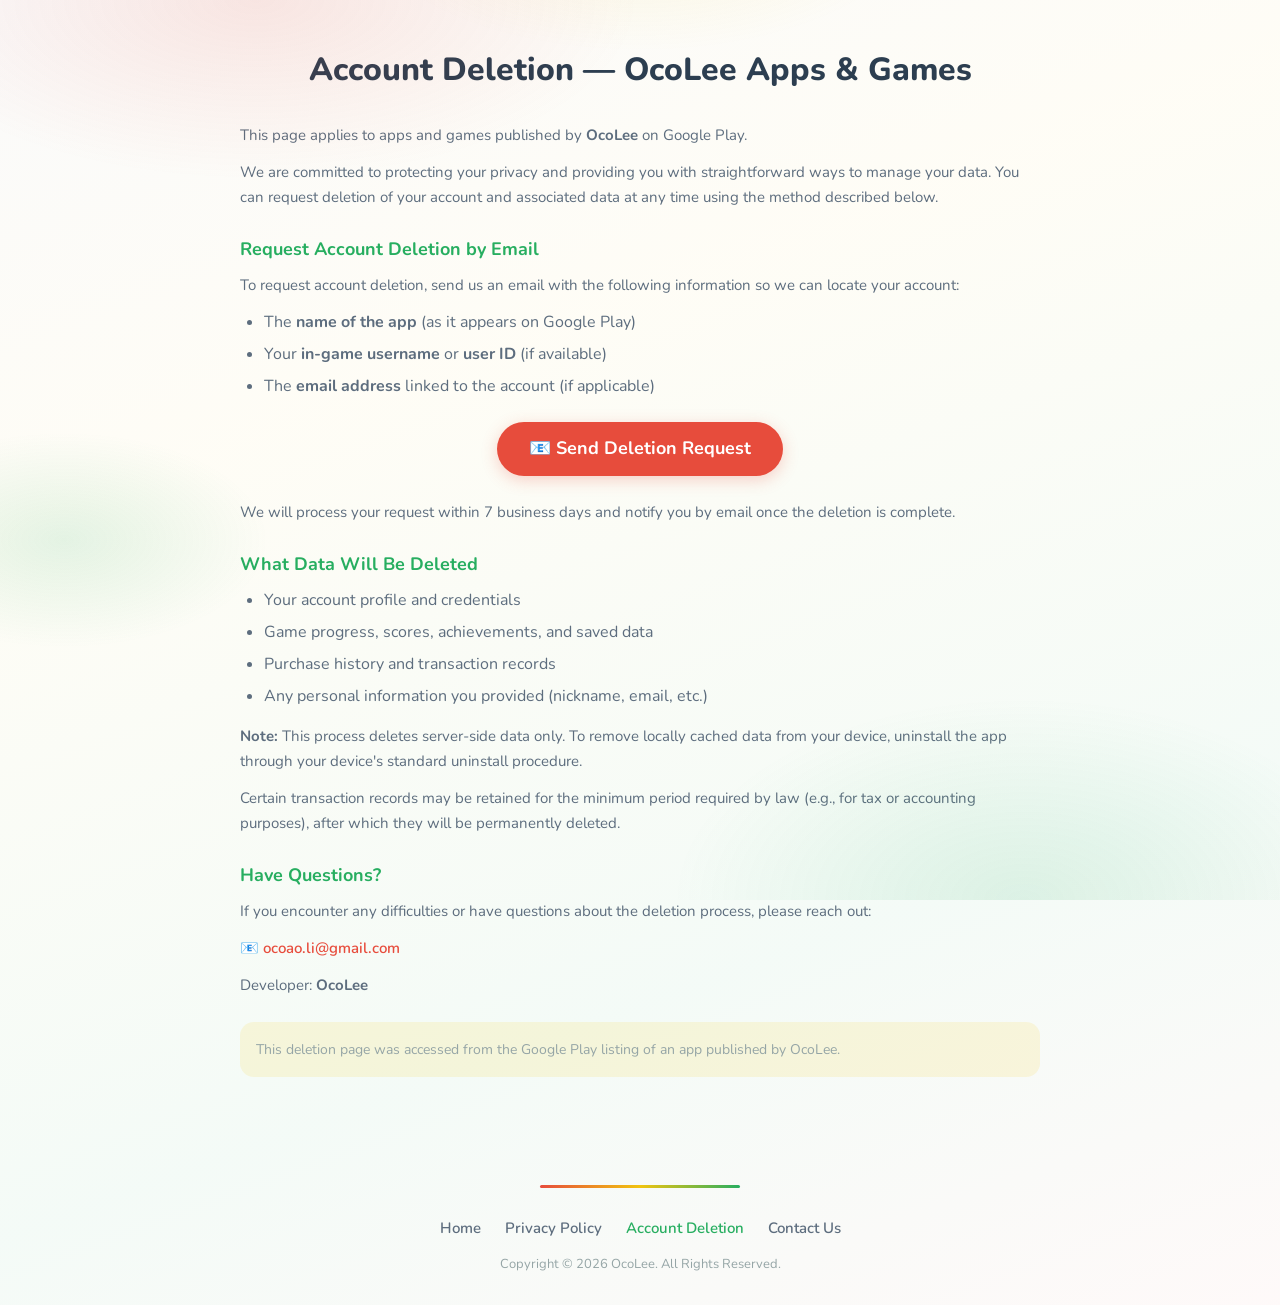
==== delete-account/index.html @ 6ccf23e5 "delete acc" ====
<!DOCTYPE html>
<html lang="en">
<head>
    <meta charset="utf-8">
    <meta name="viewport" content="width=device-width, initial-scale=1">
    <meta name="description" content="Account deletion page for apps and games published by OcoLee on Google Play.">
    <meta name="author" content="OcoLee">
    <title>Account Deletion — OcoLee Apps & Games</title>
    <link rel="stylesheet" href="../css/style.css">
    <link rel="icon" type="image/png" sizes="16x16" href="../images/logo_16x16.png">
    <link rel="icon" type="image/png" sizes="32x32" href="../images/logo_32x32.png">
    <link rel="icon" type="image/png" sizes="48x48" href="../images/logo_48x48.png">
    <link rel="icon" type="image/png" sizes="96x96" href="../images/logo_96x96.png">
</head>
<body>
    <section class="section">
        <div class="container">
            <h1 class="title has-text-centered" id="page_title">Account Deletion — OcoLee Apps & Games</h1>

            <div class="content">
                <!-- 开发者与实体声明 -->
                <p id="entity_notice">
                    This page applies to apps and games published by
                    <strong>OcoLee</strong> on Google Play.
                </p>

                <p>
                    We are committed to protecting your privacy and providing you
                    with straightforward ways to manage your data. You can
                    request deletion of your account and associated data at any
                    time using the method described below.
                </p>

                <!-- 邮件请求删除 -->
                <h2 class="subtitle is-4">Request Account Deletion by Email</h2>
                <p>
                    To request account deletion, send us an email with the
                    following information so we can locate your account:
                </p>
                <ul>
                    <li>The <strong>name of the app</strong> (as it appears on Google Play)</li>
                    <li>Your <strong>in-game username</strong> or <strong>user ID</strong> (if available)</li>
                    <li>The <strong>email address</strong> linked to the account (if applicable)</li>
                </ul>
                <p class="has-text-centered" style="margin: 1.5rem 0;">
                    <a href="mailto:ocoao.li@gmail.com?subject=Account%20Deletion%20Request" style="font-size: 1.125rem; padding: 0.75rem 2rem; background: var(--logo-red); color: #fff; border-radius: var(--radius-pill); text-decoration: none; font-weight: 700; display: inline-block; transition: all 0.3s ease; box-shadow: 0 4px 16px rgba(231,76,60,0.25);" onmouseover="this.style.background='var(--logo-green)';this.style.boxShadow='0 4px 16px rgba(39,174,96,0.25)';" onmouseout="this.style.background='var(--logo-red)';this.style.boxShadow='0 4px 16px rgba(231,76,60,0.25)';">
                        📧 Send Deletion Request
                    </a>
                </p>
                <p>
                    We will process your request within 7 business days and
                    notify you by email once the deletion is complete.
                </p>

                <!-- 数据删除范围 -->
                <h2 class="subtitle is-4">What Data Will Be Deleted</h2>
                <ul>
                    <li>Your account profile and credentials</li>
                    <li>Game progress, scores, achievements, and saved data</li>
                    <li>Purchase history and transaction records</li>
                    <li>Any personal information you provided (nickname, email, etc.)</li>
                </ul>
                <p>
                    <strong>Note:</strong> This process deletes server-side data
                    only. To remove locally cached data from your device,
                    uninstall the app through your device's standard uninstall
                    procedure.
                </p>
                <p>
                    Certain transaction records may be retained for the minimum
                    period required by law (e.g., for tax or accounting purposes),
                    after which they will be permanently deleted.
                </p>

                <!-- 联系信息 -->
                <h2 class="subtitle is-4">Have Questions?</h2>
                <p>
                    If you encounter any difficulties or have questions about
                    the deletion process, please reach out:
                </p>
                <p>
                    📧 <a href="mailto:ocoao.li@gmail.com">ocoao.li@gmail.com</a>
                </p>
                <p>
                    Developer: <strong>OcoLee</strong>
                </p>
                <p id="app_ref" style="margin-top: 1.5rem; padding: 1rem; background: var(--yellow-soft); border-radius: var(--radius-sm); font-size: 0.875rem; color: var(--text-muted);">
                    This deletion page was accessed from the Google Play listing of an app published by OcoLee.
                </p>
            </div>
        </div>
    </section>

    <footer class="footer">
        <nav class="breadcrumb is-centered" aria-label="breadcrumbs">
            <ul>
                <li><a href="../index.html">Home</a></li>
                <li><a href="../privacy/index.html">Privacy Policy</a></li>
                <li class="is-active"><a href="index.html">Account Deletion</a></li>
                <li><a href="mailto:ocoao.li@gmail.com">Contact Us</a></li>
            </ul>
        </nav>
        <p class="has-text-centered">Copyright © 2026 OcoLee. All Rights Reserved.</p>
    </footer>

    <!-- 动态应用名脚本 -->
    <script>
    (function() {
        // 从 URL 查询参数中读取应用名
        var params = new URLSearchParams(window.location.search);
        var appName = params.get('app');

        // 解码并清理
        if (appName) {
            try {
                appName = decodeURIComponent(appName).trim();
            } catch (e) {
                appName = '';
            }
        }

        // 将应用名注入到标题和正文
        if (appName && appName.length > 0) {
            // 页面标题
            document.title = appName + ' — Account Deletion | OcoLee';

            // H1 标题
            document.getElementById('page_title').textContent =
                appName + ' — Account Deletion';

            // 实体声明
            document.getElementById('entity_notice').innerHTML =
                'This page applies to <strong>' + appName +
                '</strong>, an app/game published by <strong>OcoLee</strong> on Google Play.';

            // 底部应用引用
            document.getElementById('app_ref').innerHTML =
                'This deletion page is linked from the Google Play listing of <strong>' +
                appName + '</strong>, published by <strong>OcoLee</strong>.';
        }
        // 无 app 参数时，保留默认的泛用文本（已提及 OcoLee）
    })();
    </script>
</body>
</html>
---- css/style.css ----
/* OcoLee - 基于 Logo 红黄绿配色 */
@import url('https://fonts.googleapis.com/css2?family=Nunito:wght@400;600;700;800&display=swap');

/* Logo 主色：红 #e74c3c | 黄 #f1c40f | 绿 #27ae60 */
:root {
  --logo-red: #e74c3c;
  --logo-yellow: #f1c40f;
  --logo-green: #27ae60;
  --red-soft: rgba(231, 76, 60, 0.12);
  --yellow-soft: rgba(241, 196, 15, 0.12);
  --green-soft: rgba(39, 174, 96, 0.12);
  --bg-main: #fafafa;
  --bg-card: #ffffff;
  --bg-card-hover: #fffef8;
  --text-primary: #2c3e50;
  --text-secondary: #5d6d7e;
  --text-muted: #95a5a6;
  --shadow-soft: 0 4px 20px rgba(44, 62, 80, 0.06);
  --shadow-red: 0 8px 32px rgba(231, 76, 60, 0.2);
  --shadow-green: 0 8px 32px rgba(39, 174, 96, 0.2);
  --radius-sm: 14px;
  --radius-lg: 24px;
  --radius-xl: 32px;
  --radius-pill: 999px;
}

* {
  box-sizing: border-box;
}

html {
  scroll-behavior: smooth;
}

body {
  font-family: 'Nunito', -apple-system, BlinkMacSystemFont, sans-serif;
  background: linear-gradient(160deg, 
    var(--bg-main) 0%, 
    rgba(241, 196, 15, 0.04) 30%, 
    rgba(39, 174, 96, 0.05) 70%,
    rgba(231, 76, 60, 0.03) 100%);
  color: var(--text-primary);
  margin: 0;
  min-height: 100vh;
  overflow-x: hidden;
}

/* 背景 - Logo 三色柔和光晕 */
body::before {
  content: '';
  position: fixed;
  top: 0;
  left: 0;
  right: 0;
  bottom: 0;
  background: 
    radial-gradient(ellipse 60% 40% at 20% 0%, var(--red-soft) 0%, transparent 50%),
    radial-gradient(ellipse 50% 35% at 50% -10%, var(--yellow-soft) 0%, transparent 45%),
    radial-gradient(ellipse 55% 45% at 80% 100%, var(--green-soft) 0%, transparent 50%),
    radial-gradient(ellipse 40% 30% at 5% 60%, var(--green-soft) 0%, transparent 40%);
  pointer-events: none;
  z-index: 0;
}

/* 主容器 */
.main-wrap {
  position: relative;
  z-index: 1;
  max-width: 1200px;
  margin: 0 auto;
  padding: 2rem 1.5rem 4rem;
}

/* Hero 区域 */
.hero {
  text-align: center;
  padding: 3rem 0 4rem;
}

.hero-logo {
  width: 110px;
  height: 110px;
  margin-bottom: 1.5rem;
  filter: drop-shadow(0 6px 20px rgba(231, 76, 60, 0.2)) 
          drop-shadow(0 4px 12px rgba(241, 196, 15, 0.15))
          drop-shadow(0 4px 12px rgba(39, 174, 96, 0.15));
  transition: transform 0.4s cubic-bezier(0.34, 1.56, 0.64, 1);
}

.hero-logo:hover {
  transform: scale(1.1);
}

.hero-title {
  font-family: 'Nunito', sans-serif;
  font-size: clamp(2rem, 5vw, 3rem);
  font-weight: 800;
  letter-spacing: -0.02em;
  background: linear-gradient(90deg, var(--logo-red), var(--logo-yellow), var(--logo-green));
  background-size: 200% auto;
  -webkit-background-clip: text;
  -webkit-text-fill-color: transparent;
  background-clip: text;
  margin: 0 0 0.5rem;
}

.hero-tagline {
  font-size: 1.125rem;
  font-weight: 600;
  color: var(--text-secondary);
  margin: 0;
  opacity: 0.9;
}

/* 标签页 - 红黄绿渐变 */
.tabs-wrap {
  display: flex;
  gap: 0.75rem;
  margin-bottom: 2rem;
}

.tab-btn {
  font-family: 'Nunito', sans-serif;
  font-size: 1rem;
  font-weight: 700;
  padding: 0.75rem 1.5rem;
  color: var(--text-secondary);
  background: var(--bg-card);
  border: 2px solid rgba(44, 62, 80, 0.08);
  border-radius: var(--radius-pill);
  cursor: pointer;
  transition: all 0.3s cubic-bezier(0.34, 1.56, 0.64, 1);
  box-shadow: var(--shadow-soft);
}

.tab-btn:hover {
  border-color: var(--logo-yellow);
  color: var(--logo-red);
  transform: translateY(-2px);
  box-shadow: 0 6px 24px var(--yellow-soft);
}

.tab-btn.is-active {
  color: #fff;
  background: var(--logo-green);
  border-color: var(--logo-green);
  box-shadow: 0 4px 20px var(--green-soft);
}

.tab-btn.is-active:hover {
  transform: translateY(-2px);
  box-shadow: 0 6px 24px var(--green-soft);
}

/* 游戏网格 */
.games-grid {
  display: grid;
  grid-template-columns: repeat(auto-fill, minmax(280px, 1fr));
  gap: 1.5rem;
}

.tab-pane:not(.is-active) {
  display: none !important;
}

.tab-pane.is-active {
  display: grid !important;
}

.game-card {
  position: relative;
  background: var(--bg-card);
  border: 2px solid rgba(44, 62, 80, 0.06);
  border-radius: var(--radius-lg);
  overflow: hidden;
  transition: all 0.4s cubic-bezier(0.34, 1.56, 0.64, 1);
  display: flex;
  flex-direction: column;
  box-shadow: var(--shadow-soft);
}

.game-card:hover {
  background: var(--bg-card-hover);
  border-color: rgba(39, 174, 96, 0.4);
  transform: translateY(-8px) scale(1.02);
  box-shadow: var(--shadow-green);
}

.game-card-link {
  text-decoration: none;
  color: inherit;
  display: flex;
  flex-direction: column;
  height: 100%;
  flex: 1;
}

.game-card-icon-wrap {
  padding: 1.75rem;
  display: flex;
  justify-content: center;
  align-items: center;
  min-height: 170px;
  background: linear-gradient(180deg, 
    var(--yellow-soft) 0%, 
    var(--green-soft) 50%,
    var(--red-soft) 100%);
}

.game-card-icon {
  width: 100px;
  height: 100px;
  border-radius: 22px;
  object-fit: cover;
  box-shadow: 0 4px 16px rgba(0, 0, 0, 0.08);
  transition: transform 0.3s cubic-bezier(0.34, 1.56, 0.64, 1);
}

.game-card:hover .game-card-icon {
  transform: scale(1.1);
}

.game-card-body {
  padding: 1.25rem 1.5rem;
  flex: 1;
}

.game-card-title {
  font-family: 'Nunito', sans-serif;
  font-size: 1.125rem;
  font-weight: 700;
  color: var(--text-primary);
  margin: 0 0 0.5rem;
  line-height: 1.3;
}

.game-card-subtitle {
  font-size: 0.875rem;
  color: var(--text-secondary);
  line-height: 1.45;
  margin: 0;
}

.game-card-footer {
  padding: 1rem 1.5rem;
  border-top: 1px solid rgba(44, 62, 80, 0.06);
  display: flex;
  gap: 0.5rem;
  flex-wrap: wrap;
}

.download-btn {
  display: inline-block;
  line-height: 0;
  transition: transform 0.25s cubic-bezier(0.34, 1.56, 0.64, 1);
}

.download-btn:hover {
  transform: scale(1.08);
}

.download-btn img {
  height: 40px;
  width: auto;
  display: block;
  filter: drop-shadow(0 2px 4px rgba(0, 0, 0, 0.08));
}

/* Footer */
.site-footer {
  margin-top: 4rem;
  padding: 2rem 1.5rem;
  position: relative;
  text-align: center;
}

.site-footer::before {
  content: '';
  position: absolute;
  top: 0;
  left: 50%;
  transform: translateX(-50%);
  width: min(200px, 60%);
  height: 3px;
  background: linear-gradient(90deg, var(--logo-red), var(--logo-yellow), var(--logo-green));
  border-radius: var(--radius-pill);
}

.footer-nav {
  display: flex;
  justify-content: center;
  gap: 1.5rem;
  margin-bottom: 1rem;
  flex-wrap: wrap;
}

.footer-nav a {
  color: var(--text-secondary);
  text-decoration: none;
  font-size: 0.9375rem;
  font-weight: 600;
  transition: all 0.25s ease;
}

.footer-nav a:hover {
  color: var(--logo-red);
  transform: translateY(-1px);
}

.footer-copyright {
  font-size: 0.8125rem;
  color: var(--text-muted);
  margin: 0;
}

/* ========== 内容页样式 (Privacy, Delete Account 等) ========== */
.page-section {
  position: relative;
  z-index: 1;
  padding: 3rem 1.5rem 2rem;
}

.page-container {
  max-width: 800px;
  margin: 0 auto;
}

.page-card {
  background: var(--bg-card);
  border-radius: var(--radius-lg);
  padding: 2.5rem;
  box-shadow: var(--shadow-soft);
  border: 2px solid rgba(44, 62, 80, 0.06);
}

.page-title {
  font-family: 'Nunito', sans-serif;
  font-size: clamp(1.5rem, 4vw, 2rem);
  font-weight: 800;
  color: var(--text-primary);
  text-align: center;
  margin: 0 0 2rem;
}

.page-content h2 {
  font-family: 'Nunito', sans-serif;
  font-size: 1.125rem;
  font-weight: 700;
  color: var(--logo-green);
  margin: 1.75rem 0 0.75rem;
}

.page-content h3 {
  font-family: 'Nunito', sans-serif;
  font-size: 1rem;
  font-weight: 700;
  color: var(--text-primary);
  margin: 1.25rem 0 0.5rem;
}

.page-content p {
  font-size: 0.9375rem;
  line-height: 1.65;
  color: var(--text-secondary);
  margin: 0 0 0.75rem;
}

.page-content ul {
  margin: 0.5rem 0 1rem 1.5rem;
  padding: 0;
}

.page-content li {
  margin-bottom: 0.5rem;
  line-height: 1.5;
  color: var(--text-secondary);
}

.page-content a {
  color: var(--logo-red);
  text-decoration: none;
  font-weight: 600;
  transition: color 0.2s ease;
}

.page-content a:hover {
  color: var(--logo-green);
}

.page-content img {
  max-width: 100%;
  height: auto;
  border-radius: var(--radius-sm);
  margin: 0.5rem 0;
}

/* 兼容原有 Bulma 类名 */
.section { padding: 3rem 1.5rem 2rem; }
.container { max-width: 800px; margin: 0 auto; }
.title.has-text-centered,
.content h1 { font-family: 'Nunito', sans-serif; font-size: clamp(1.5rem, 4vw, 2rem); font-weight: 800; color: var(--text-primary); text-align: center; margin: 0 0 2rem; }
.subtitle.is-4,
.content h2 { font-family: 'Nunito', sans-serif; font-size: 1.125rem; font-weight: 700; color: var(--logo-green); margin: 1.75rem 0 0.75rem; }
.subtitle.is-5,
.content h3 { font-family: 'Nunito', sans-serif; font-size: 1rem; font-weight: 700; color: var(--text-primary); margin: 1.25rem 0 0.5rem; }
.content p { font-size: 0.9375rem; line-height: 1.65; color: var(--text-secondary); margin: 0 0 0.75rem; }
.content ul { margin: 0.5rem 0 1rem 1.5rem; padding: 0; list-style: disc; }
.content li { margin-bottom: 0.5rem; line-height: 1.5; color: var(--text-secondary); }
.content a { color: var(--logo-red); text-decoration: none; font-weight: 600; transition: color 0.2s ease; }
.content a:hover { color: var(--logo-green); }
.content img { max-width: 100%; height: auto; border-radius: var(--radius-sm); margin: 0.5rem 0; }
.has-text-centered { text-align: center; }

/* 内容页 Footer - 兼容 .footer 和 .breadcrumb */
.footer {
  margin-top: 4rem;
  padding: 2rem 1.5rem;
  position: relative;
  text-align: center;
}

.footer::before {
  content: '';
  position: absolute;
  top: 0;
  left: 50%;
  transform: translateX(-50%);
  width: min(200px, 60%);
  height: 3px;
  background: linear-gradient(90deg, var(--logo-red), var(--logo-yellow), var(--logo-green));
  border-radius: var(--radius-pill);
}

.breadcrumb {
  padding: 0;
  margin: 0 0 1rem;
  background: none;
}

.breadcrumb ul {
  display: flex;
  justify-content: center;
  gap: 1.5rem;
  flex-wrap: wrap;
  list-style: none;
  margin: 0;
  padding: 0;
}

.breadcrumb li {
  margin: 0;
}

.breadcrumb a {
  color: var(--text-secondary);
  text-decoration: none;
  font-size: 0.9375rem;
  font-weight: 600;
  transition: all 0.25s ease;
}

.breadcrumb a:hover {
  color: var(--logo-red);
}

.breadcrumb .is-active a {
  color: var(--logo-green);
  cursor: default;
}

.footer p {
  font-size: 0.8125rem;
  color: var(--text-muted);
  margin: 0;
}

/* 响应式 */
@media (max-width: 640px) {
  .main-wrap {
    padding: 1.5rem 1rem 3rem;
  }
  
  .hero {
    padding: 2rem 0 3rem;
  }
  
  .hero-logo {
    width: 90px;
    height: 90px;
  }
  
  .tabs-wrap {
    margin-bottom: 1.5rem;
    flex-wrap: wrap;
  }
  
  .tab-btn {
    font-size: 0.9375rem;
    padding: 0.6rem 1.2rem;
  }
  
  .games-grid,
  .tab-pane.is-active {
    grid-template-columns: 1fr;
    gap: 1.25rem;
  }
  
  .game-card:hover {
    transform: translateY(-4px);
  }
  
  .game-card-icon {
    width: 88px;
    height: 88px;
  }
}
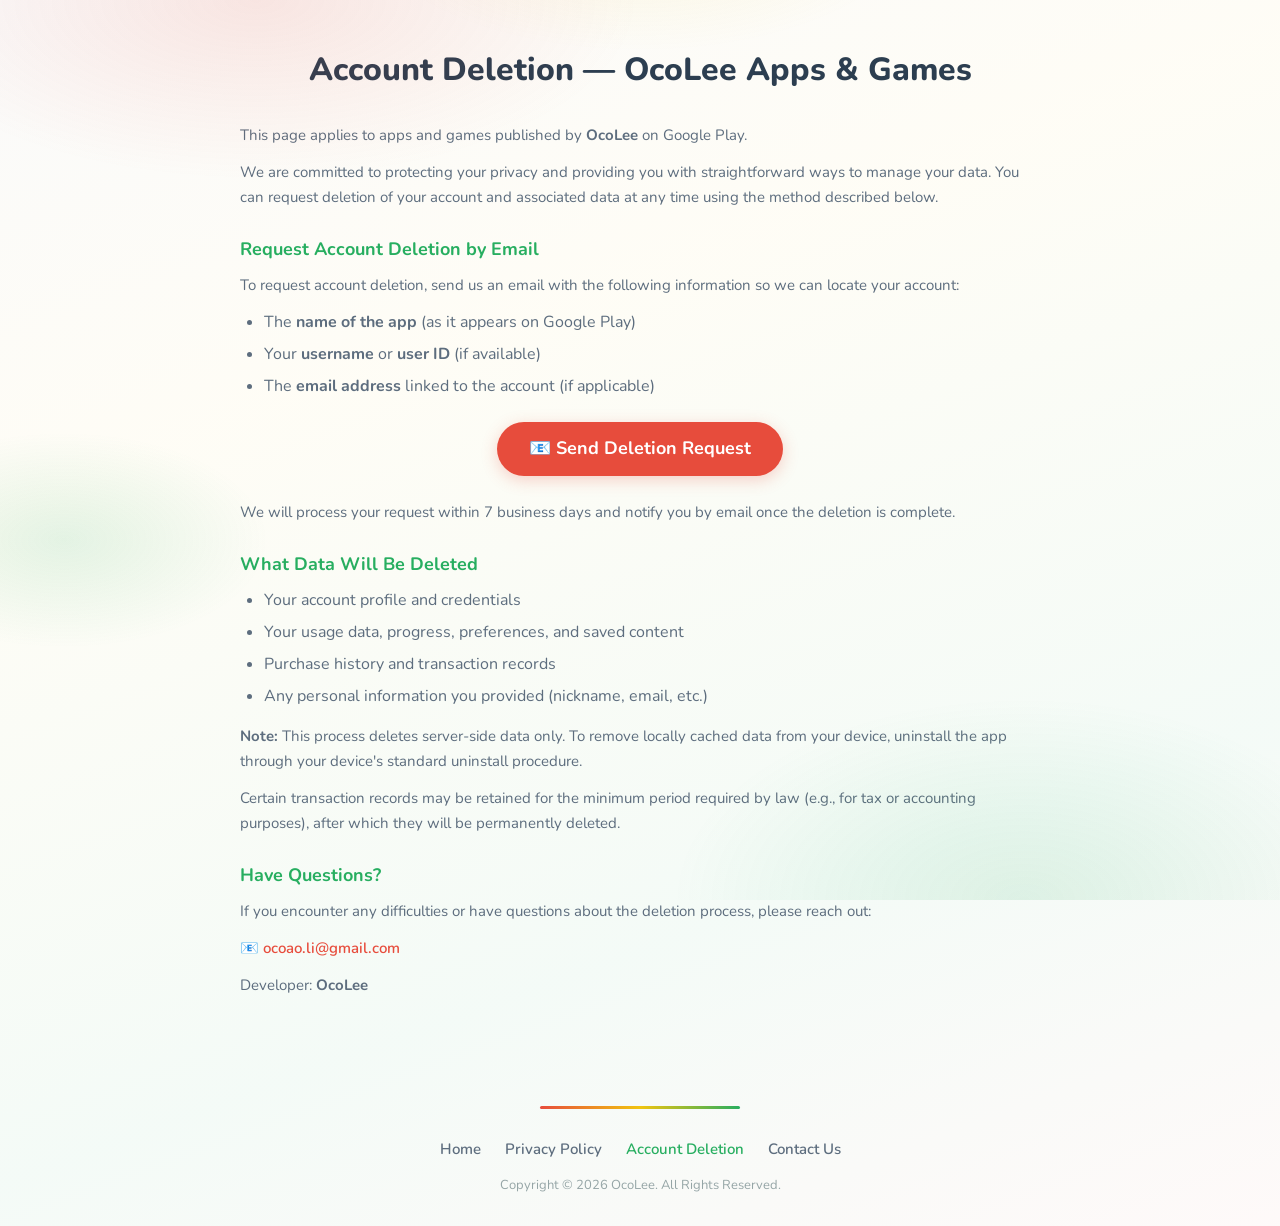
==== commit 296acc50: "delete acc" ====
--- a/delete-account/index.html
+++ b/delete-account/index.html
@@ -39,7 +39,7 @@
                 </p>
                 <ul>
                     <li>The <strong>name of the app</strong> (as it appears on Google Play)</li>
-                    <li>Your <strong>in-game username</strong> or <strong>user ID</strong> (if available)</li>
+                    <li>Your <strong>username</strong> or <strong>user ID</strong> (if available)</li>
                     <li>The <strong>email address</strong> linked to the account (if applicable)</li>
                 </ul>
                 <p class="has-text-centered" style="margin: 1.5rem 0;">
@@ -56,7 +56,7 @@
                 <h2 class="subtitle is-4">What Data Will Be Deleted</h2>
                 <ul>
                     <li>Your account profile and credentials</li>
-                    <li>Game progress, scores, achievements, and saved data</li>
+                    <li>Your usage data, progress, preferences, and saved content</li>
                     <li>Purchase history and transaction records</li>
                     <li>Any personal information you provided (nickname, email, etc.)</li>
                 </ul>
@@ -84,9 +84,9 @@
                 <p>
                     Developer: <strong>OcoLee</strong>
                 </p>
-                <p id="app_ref" style="margin-top: 1.5rem; padding: 1rem; background: var(--yellow-soft); border-radius: var(--radius-sm); font-size: 0.875rem; color: var(--text-muted);">
-                    This deletion page was accessed from the Google Play listing of an app published by OcoLee.
-                </p>
+                <!-- <p id="app_ref" style="margin-top: 1.5rem; padding: 1rem; background: var(--yellow-soft); border-radius: var(--radius-sm); font-size: 0.875rem; color: var(--text-muted);"> -->
+                    <!-- This deletion page was accessed from the Google Play listing of an app published by OcoLee. -->
+                <!-- </p> -->
             </div>
         </div>
     </section>
@@ -134,9 +134,9 @@
                 '</strong>, an app/game published by <strong>OcoLee</strong> on Google Play.';
 
             // 底部应用引用
-            document.getElementById('app_ref').innerHTML =
-                'This deletion page is linked from the Google Play listing of <strong>' +
-                appName + '</strong>, published by <strong>OcoLee</strong>.';
+            //document.getElementById('app_ref').innerHTML =
+            //    'This deletion page is linked from the Google Play listing of <strong>' +
+            //    appName + '</strong>, published by <strong>OcoLee</strong>.';
         }
         // 无 app 参数时，保留默认的泛用文本（已提及 OcoLee）
     })();
